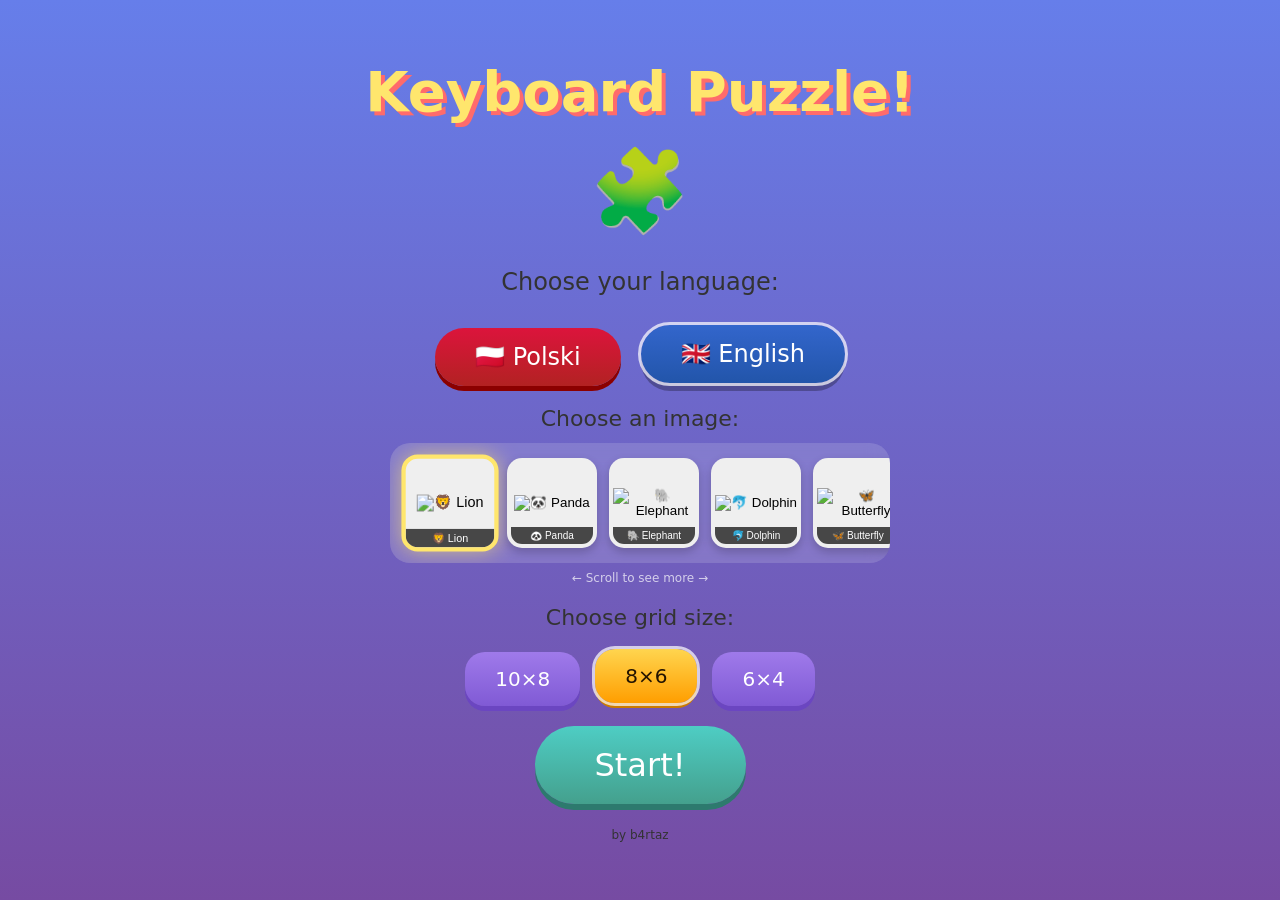
==== keyboard-puzzle/index.html @ 421a9514 "keyboard puzzle." ====
<!DOCTYPE html>
<html lang="en">
<head>
    <meta charset="UTF-8">
    <meta name="viewport" content="width=device-width, initial-scale=1.0, maximum-scale=1.0, user-scalable=no">
    <title>🧩 Keyboard Puzzle - Learn to Type!</title>
    <link rel="stylesheet" href="./css.css" />
</head>
<body>
    <div class="start-screen" id="startScreen">
        <h1>Keyboard Puzzle!</h1>
        <div class="puzzle-icon">🧩</div>
        <p id="startLangLabel" style="font-size: 24px; color: #333; margin-bottom: 12px;">Choose your language:</p>
        <div class="language-buttons">
            <button class="lang-btn polish" id="langPolish" onclick="selectLanguage('polish')">🇵🇱 Polski</button>
            <button class="lang-btn english" id="langEnglish" onclick="selectLanguage('english')">🇬🇧 English</button>
        </div>
        <p id="startImageLabel" style="font-size: 22px; color: #333; margin: 20px 0 12px;">Choose an image:</p>
        <div class="image-buttons" id="imageButtons">
            <!-- Images will be populated by JS -->
        </div>
        <p style="font-size: 12px; color: rgba(255,255,255,0.7); margin-top: 8px;">← Scroll to see more →</p>
        <p id="startSizeLabel" style="font-size: 22px; color: #333; margin: 20px 0 12px;">Choose grid size:</p>
        <div class="size-buttons" id="sizeButtons">
            <!-- Size buttons will be populated by JS -->
        </div>
        <button class="start-btn" id="startBtn" onclick="startGame()">Start!</button>
        <p style="font-size: 12px; color: #333; margin-top: 24px;">by b4rtaz</p>
    </div>

    <div class="game-container" id="gameContainer">
        <div class="puzzle-board" id="puzzleBoard">
            <img class="background-image" id="backgroundImage" src="" alt="Hidden image">
            <div class="puzzles-grid" id="puzzlesGrid"></div>
        </div>
    </div>

    <button class="sound-toggle" id="soundToggle" onclick="toggleSound()">🔊 Sound ON</button>
    <button class="home-button" id="homeButton" onclick="goHome()">🏠 Menu</button>
    <div class="progress-indicator"><span id="progressLabel">Progress</span>: <span id="progress">0</span>/<span id="progressTotal">80</span></div>

    <div class="current-key-display" id="currentKeyDisplay">
        <span id="currentKeyLabel">Press:</span>
        <span class="current-key" id="currentKey">A</span>
    </div>

    <div class="celebration" id="celebration">⭐ GREAT! ⭐</div>
    <div class="confetti-screen" id="confettiScreen"></div>

    <div class="instructions" id="instructionsText">Press the highlighted key to uncover a puzzle piece!</div>

    <div class="finish-screen" id="finishScreen">
        <div class="finish-card">
            <div class="finish-title" id="finishTitle">🎉 GREAT JOB! 🎉</div>
            <div class="finish-image-preview" id="finishImagePreview"></div>
            <button class="finish-button" onclick="restartGame()">Play Again</button>
        </div>
    </div>

    <script src="./script.js"></script>
</body>
</html>
---- keyboard-puzzle/css.css ----
* {
    margin: 0;
    padding: 0;
    box-sizing: border-box;
}

body {
    font-family: 'Avenir Next Rounded', 'Avenir Next', 'Nunito', 'Helvetica Rounded', 'Trebuchet MS', 'Arial Rounded MT Bold', 'Comic Sans MS', system-ui, -apple-system, sans-serif;
    background: linear-gradient(180deg, #667eea 0%, #764ba2 100%);
    min-height: 100vh;
    overflow: hidden;
    display: flex;
    flex-direction: column;
    align-items: center;
    justify-content: center;
}

.game-container {
    display: flex;
    align-items: center;
    justify-content: center;
    padding: 20px;
    width: 100%;
    height: 100vh;
}

.puzzle-board {
    position: relative;
    width: 800px;
    height: 640px;
    border-radius: 20px;
    overflow: hidden;
    box-shadow: 0 20px 60px rgba(0, 0, 0, 0.3);
}

.background-image {
    position: absolute;
    top: 0;
    left: 0;
    width: 100%;
    height: 100%;
    object-fit: cover;
    z-index: 1;
}

.puzzles-grid {
    position: absolute;
    top: 0;
    left: 0;
    width: 100%;
    height: 100%;
    display: grid;
    grid-template-columns: repeat(8, 1fr);
    grid-template-rows: repeat(6, 1fr);
    z-index: 2;
}

.puzzle-piece {
    display: flex;
    align-items: center;
    justify-content: center;
    font-size: 24px;
    font-weight: bold;
    color: rgba(255, 255, 255, 0.9);
    text-shadow: 2px 2px 4px rgba(0, 0, 0, 0.5);
    background: linear-gradient(135deg, #4a5568 0%, #2d3748 100%);
    border: 1px solid rgba(255, 255, 255, 0.1);
    cursor: default;
    transition: all 0.3s ease;
    position: relative;
    overflow: hidden;
}

.puzzle-piece::before {
    content: '';
    position: absolute;
    top: 0;
    left: 0;
    right: 0;
    bottom: 0;
    background: linear-gradient(135deg, rgba(255,255,255,0.1) 0%, transparent 50%);
    pointer-events: none;
}

.puzzle-piece.current {
    background: linear-gradient(135deg, #f6ad55 0%, #ed8936 100%);
    animation: pulse 1s infinite;
    z-index: 10;
    box-shadow: 0 0 20px rgba(246, 173, 85, 0.6);
    border: 2px solid #fff;
}

.puzzle-piece.uncovered {
    opacity: 0;
    pointer-events: none;
    transform: scale(0.8) rotateY(90deg);
}

.puzzle-piece.wrong {
    animation: shake 0.4s ease;
    background: linear-gradient(135deg, #fc8181 0%, #e53e3e 100%);
}

@keyframes pulse {
    0%, 100% { transform: scale(1); }
    50% { transform: scale(1.05); }
}

@keyframes shake {
    0%, 100% { transform: translateX(0); }
    25% { transform: translateX(-5px); }
    75% { transform: translateX(5px); }
}

@keyframes uncoverPiece {
    0% { 
        opacity: 1; 
        transform: scale(1) rotateY(0deg);
    }
    50% {
        opacity: 0.5;
        transform: scale(1.1) rotateY(45deg);
    }
    100% { 
        opacity: 0; 
        transform: scale(0.8) rotateY(90deg);
    }
}

.puzzle-piece.uncover-animation {
    animation: uncoverPiece 0.4s ease forwards;
}

/* Progress Indicator */
.progress-indicator {
    position: fixed;
    top: 20px;
    left: 20px;
    background: #4ECDC4;
    color: white;
    padding: 15px 25px;
    border-radius: 20px;
    font-size: 20px;
    box-shadow: 0 4px 0 #3BA99C;
}

/* Current Key Display */
.current-key-display {
    position: fixed;
    bottom: 100px;
    left: 50%;
    transform: translateX(-50%);
    background: rgba(255, 255, 255, 0.95);
    padding: 15px 30px;
    border-radius: 25px;
    font-size: 24px;
    color: #333;
    box-shadow: 0 8px 25px rgba(0, 0, 0, 0.2);
    display: flex;
    align-items: center;
    gap: 15px;
}

.current-key {
    background: linear-gradient(135deg, #f6ad55 0%, #ed8936 100%);
    color: white;
    padding: 10px 20px;
    border-radius: 15px;
    font-size: 32px;
    font-weight: bold;
    text-shadow: 2px 2px 4px rgba(0, 0, 0, 0.3);
    box-shadow: 0 4px 0 #c05621;
    min-width: 60px;
    text-align: center;
}

/* Home Button */
.home-button {
    position: fixed;
    top: 20px;
    right: 20px;
    background: linear-gradient(180deg, #FF6B6B 0%, #EE5A5A 100%);
    color: #fff;
    padding: 14px 22px;
    border-radius: 18px;
    font-size: 18px;
    border: none;
    cursor: pointer;
    box-shadow: 0 5px 0 #CC4444;
    transition: transform 0.1s, box-shadow 0.1s;
}

.home-button:hover {
    transform: translateY(-2px);
    box-shadow: 0 7px 0 #CC4444;
}

.home-button:active {
    transform: translateY(2px);
    box-shadow: 0 3px 0 #CC4444;
}

/* Sound Toggle */
.sound-toggle {
    position: fixed;
    top: 20px;
    left: 50%;
    transform: translateX(-50%);
    background: #FFE66D;
    border: none;
    padding: 10px 20px;
    border-radius: 20px;
    font-size: 18px;
    cursor: pointer;
    box-shadow: 0 4px 0 #F4A261;
}

/* Instructions */
.instructions {
    position: fixed;
    bottom: 30px;
    background: rgba(255, 255, 255, 0.9);
    padding: 15px 30px;
    border-radius: 20px;
    font-size: 18px;
    color: #333;
    box-shadow: 0 4px 15px rgba(0, 0, 0, 0.1);
}

/* Celebration */
.celebration {
    position: fixed;
    top: 50%;
    left: 50%;
    transform: translate(-50%, -50%);
    font-size: 72px;
    color: #FFE66D;
    text-shadow: 3px 3px 0 #FF6B6B;
    z-index: 1000;
    opacity: 0;
    pointer-events: none;
    text-align: center;
}

.celebration.show {
    animation: celebrate 1s ease forwards;
}

@keyframes celebrate {
    0% { opacity: 0; transform: translate(-50%, -50%) scale(0.5); }
    50% { opacity: 1; transform: translate(-50%, -50%) scale(1.2); }
    100% { opacity: 0; transform: translate(-50%, -50%) scale(1.5); }
}

/* Start Screen */
.start-screen {
    position: fixed;
    top: 0;
    left: 0;
    width: 100%;
    height: 100%;
    background: linear-gradient(180deg, #667eea 0%, #764ba2 100%);
    display: flex;
    flex-direction: column;
    align-items: center;
    justify-content: center;
    z-index: 2000;
    overflow-y: auto;
    padding: 20px;
}

.start-screen h1 {
    font-size: 56px;
    color: #FFE66D;
    text-shadow: 4px 4px 0 #FF6B6B;
    margin-bottom: 20px;
}

.puzzle-icon {
    font-size: 80px;
    margin-bottom: 30px;
    animation: bounce 2s infinite;
}

@keyframes bounce {
    0%, 100% { transform: translateY(0); }
    50% { transform: translateY(-15px); }
}

.start-btn {
    background: linear-gradient(180deg, #4ECDC4 0%, #44A08D 100%);
    color: white;
    border: none;
    padding: 20px 60px;
    font-size: 32px;
    font-family: inherit;
    border-radius: 50px;
    cursor: pointer;
    box-shadow: 0 6px 0 #2D7A6E;
    transition: transform 0.1s, box-shadow 0.1s;
    margin-top: 20px;
}

.start-btn:hover {
    transform: translateY(-2px);
    box-shadow: 0 8px 0 #2D7A6E;
}

.start-btn:active {
    transform: translateY(2px);
    box-shadow: 0 4px 0 #2D7A6E;
}

.language-buttons {
    display: flex;
    gap: 20px;
    margin-top: 20px;
}

.lang-btn {
    background: linear-gradient(180deg, #FF6B6B 0%, #EE5A5A 100%);
    color: white;
    border: none;
    padding: 15px 40px;
    font-size: 24px;
    font-family: inherit;
    border-radius: 30px;
    cursor: pointer;
    box-shadow: 0 5px 0 #CC4444;
    transition: transform 0.1s, box-shadow 0.1s;
}

.lang-btn:hover {
    transform: translateY(-2px);
    box-shadow: 0 7px 0 #CC4444;
}

.lang-btn:active {
    transform: translateY(2px);
    box-shadow: 0 3px 0 #CC4444;
}

.lang-btn.polish {
    background: linear-gradient(180deg, #DC143C 0%, #B22222 100%);
    box-shadow: 0 5px 0 #8B0000;
}

.lang-btn.polish:hover {
    box-shadow: 0 7px 0 #8B0000;
}

.lang-btn.polish:active {
    box-shadow: 0 3px 0 #8B0000;
}

.lang-btn.english {
    background: linear-gradient(180deg, #3366CC 0%, #2255AA 100%);
    box-shadow: 0 5px 0 #1A4488;
}

.lang-btn.english:hover {
    box-shadow: 0 7px 0 #1A4488;
}

.lang-btn.english:active {
    box-shadow: 0 3px 0 #1A4488;
}

.lang-btn.active {
    transform: translateY(-3px);
    box-shadow: 0 8px 0 rgba(0, 0, 0, 0.28);
    outline: 3px solid rgba(255, 255, 255, 0.7);
}

/* Image Selection */
.image-selector-container {
    width: 100%;
    max-width: 500px;
    margin-top: 10px;
}

.image-buttons {
    display: flex;
    gap: 12px;
    padding: 15px;
    overflow-x: auto;
    scroll-snap-type: x mandatory;
    scrollbar-width: thin;
    scrollbar-color: rgba(255,255,255,0.5) rgba(0,0,0,0.1);
    background: rgba(255, 255, 255, 0.15);
    border-radius: 20px;
    backdrop-filter: blur(10px);
    max-width: 500px;
}

.image-buttons::-webkit-scrollbar {
    height: 8px;
}

.image-buttons::-webkit-scrollbar-track {
    background: rgba(0, 0, 0, 0.1);
    border-radius: 4px;
}

.image-buttons::-webkit-scrollbar-thumb {
    background: rgba(255, 255, 255, 0.5);
    border-radius: 4px;
}

.image-buttons::-webkit-scrollbar-thumb:hover {
    background: rgba(255, 255, 255, 0.7);
}

.image-btn {
    flex: 0 0 auto;
    width: 90px;
    height: 90px;
    border: 4px solid transparent;
    border-radius: 15px;
    cursor: pointer;
    overflow: hidden;
    transition: transform 0.2s, border-color 0.2s, box-shadow 0.2s;
    box-shadow: 0 4px 10px rgba(0, 0, 0, 0.2);
    scroll-snap-align: center;
    position: relative;
}

.image-btn img {
    width: 100%;
    height: 100%;
    object-fit: cover;
}

.image-btn .image-name {
    position: absolute;
    bottom: 0;
    left: 0;
    right: 0;
    background: rgba(0, 0, 0, 0.7);
    color: white;
    font-size: 10px;
    padding: 3px 2px;
    text-align: center;
    white-space: nowrap;
    overflow: hidden;
    text-overflow: ellipsis;
}

.image-btn:hover {
    transform: scale(1.08);
    box-shadow: 0 6px 15px rgba(0, 0, 0, 0.3);
}

.image-btn.active {
    border-color: #FFE66D;
    transform: scale(1.08);
    box-shadow: 0 0 20px rgba(255, 230, 109, 0.6);
}

/* Size Selection Buttons */
.size-buttons {
    display: flex;
    gap: 15px;
    margin-top: 10px;
    justify-content: center;
}

.size-btn {
    background: linear-gradient(180deg, #9f7aea 0%, #805ad5 100%);
    color: white;
    border: none;
    padding: 15px 30px;
    font-size: 20px;
    font-family: inherit;
    border-radius: 20px;
    cursor: pointer;
    box-shadow: 0 5px 0 #6b46c1;
    transition: transform 0.1s, box-shadow 0.1s;
}

.size-btn:hover {
    transform: translateY(-2px);
    box-shadow: 0 7px 0 #6b46c1;
}

.size-btn:active {
    transform: translateY(2px);
    box-shadow: 0 3px 0 #6b46c1;
}

.size-btn.active {
    background: linear-gradient(180deg, #ffd54f 0%, #ff9e00 100%);
    color: #241400;
    box-shadow: 0 5px 0 #cc7a00;
    outline: 3px solid rgba(255, 255, 255, 0.7);
    transform: translateY(-3px);
}

/* Finish Screen */
.finish-screen {
    position: fixed;
    inset: 0;
    background: rgba(0, 0, 0, 0.6);
    display: none;
    align-items: center;
    justify-content: center;
    z-index: 3000;
    padding: 20px;
}

.finish-card {
    background: linear-gradient(180deg, #ffe27a 0%, #ffc94a 100%);
    border-radius: 24px;
    padding: 30px 28px;
    text-align: center;
    box-shadow: 0 10px 30px rgba(0, 0, 0, 0.2);
    max-width: 400px;
    width: 100%;
    animation: popIn 0.4s ease;
}

.finish-title {
    font-size: 28px;
    color: #5a3b00;
    margin-bottom: 20px;
}

.finish-image-preview {
    width: 100%;
    max-width: 300px;
    height: 200px;
    margin: 0 auto 20px;
    border-radius: 15px;
    overflow: hidden;
    box-shadow: 0 5px 20px rgba(0, 0, 0, 0.2);
}

.finish-image-preview img {
    width: 100%;
    height: 100%;
    object-fit: cover;
}

.finish-button {
    background: linear-gradient(180deg, #4ECDC4 0%, #44A08D 100%);
    color: white;
    border: none;
    padding: 15px 30px;
    border-radius: 20px;
    font-size: 20px;
    font-family: inherit;
    cursor: pointer;
    box-shadow: 0 6px 0 #2D7A6E;
    transition: transform 0.1s, box-shadow 0.1s;
}

.finish-button:active {
    transform: translateY(2px);
    box-shadow: 0 3px 0 #2D7A6E;
}

@keyframes popIn {
    0% { transform: scale(0.8); opacity: 0; }
    100% { transform: scale(1); opacity: 1; }
}

/* Confetti */
.confetti-screen {
    position: fixed;
    inset: 0;
    pointer-events: none;
    overflow: hidden;
    z-index: 2500;
}

.confetti-piece {
    position: absolute;
    top: -12px;
    width: 8px;
    height: 14px;
    border-radius: 2px;
    opacity: 0;
    transform: translateY(0) rotate(0deg);
    animation: confettiFall var(--d, 0.95s) ease-out forwards;
    animation-delay: var(--delay, 0s);
    background: var(--c, #ff6b6b);
}

@keyframes confettiFall {
    0% { opacity: 0; transform: translate3d(0, -10px, 0) rotate(var(--r, 0deg)); }
    10% { opacity: 1; }
    100% { opacity: 1; transform: translate3d(var(--drift, 0px), 120vh, 0) rotate(calc(var(--r, 0deg) + 240deg)); }
}

/* Responsive Styles */
@media (max-width: 900px) {
    .puzzle-board {
        width: 100%;
        max-width: 600px;
        height: auto;
        aspect-ratio: 10 / 8;
    }

    .puzzle-piece {
        font-size: 20px;
    }

    .current-key-display {
        bottom: 80px;
        font-size: 18px;
        padding: 12px 20px;
    }

    .current-key {
        font-size: 24px;
        padding: 8px 15px;
    }
}

@media (max-width: 600px) {
    .puzzle-board {
        max-width: 95vw;
    }

    .puzzle-piece {
        font-size: 14px;
    }

    .start-screen h1 {
        font-size: 36px;
    }

    .puzzle-icon {
        font-size: 50px;
    }

    .language-buttons {
        flex-direction: column;
        gap: 15px;
    }

    .lang-btn {
        font-size: 18px;
        padding: 12px 30px;
    }

    .image-btn {
        width: 70px;
        height: 55px;
    }

    .progress-indicator {
        font-size: 14px;
        padding: 10px 15px;
        top: 10px;
        left: 10px;
    }

    .home-button {
        font-size: 14px;
        padding: 10px 15px;
        top: 10px;
        right: 10px;
    }

    .sound-toggle {
        font-size: 14px;
        padding: 8px 15px;
    }

    .instructions {
        font-size: 14px;
        padding: 10px 20px;
        bottom: 15px;
    }

    .current-key-display {
        bottom: 60px;
        font-size: 16px;
    }

    .celebration {
        font-size: 48px;
    }
}
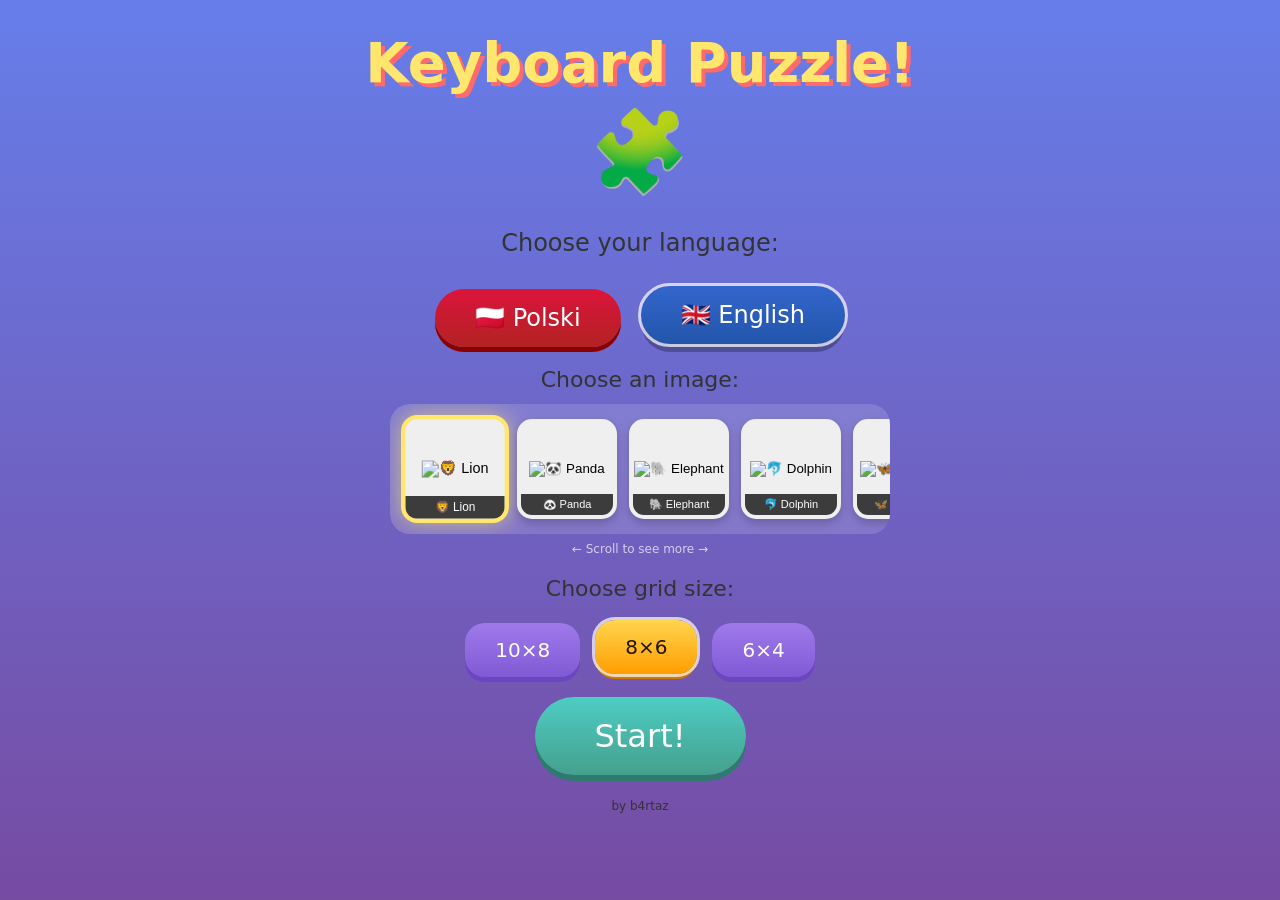
==== commit 3a58fd0e: "feat: mobile keyboard." ====
--- a/keyboard-puzzle/index.html
+++ b/keyboard-puzzle/index.html
@@ -36,6 +36,7 @@
     </div>
 
     <button class="sound-toggle" id="soundToggle" onclick="toggleSound()">🔊 Sound ON</button>
+    <button class="keyboard-toggle" id="keyboardToggle" onclick="toggleKeyboard()">⌨️ Show Keyboard</button>
     <button class="home-button" id="homeButton" onclick="goHome()">🏠 Menu</button>
     <div class="progress-indicator"><span id="progressLabel">Progress</span>: <span id="progress">0</span>/<span id="progressTotal">80</span></div>
 
@@ -48,6 +49,8 @@
     <div class="confetti-screen" id="confettiScreen"></div>
 
     <div class="instructions" id="instructionsText">Press the highlighted key to uncover a puzzle piece!</div>
+    
+    <div class="on-screen-keyboard" id="onScreenKeyboard"></div>
 
     <div class="finish-screen" id="finishScreen">
         <div class="finish-card">
--- a/keyboard-puzzle/css.css
+++ b/keyboard-puzzle/css.css
@@ -263,17 +263,18 @@
     display: flex;
     flex-direction: column;
     align-items: center;
-    justify-content: center;
+    justify-content: flex-start;
     z-index: 2000;
     overflow-y: auto;
     padding: 20px;
+    padding-top: 30px;
 }
 
 .start-screen h1 {
     font-size: 56px;
     color: #FFE66D;
     text-shadow: 4px 4px 0 #FF6B6B;
-    margin-bottom: 20px;
+    margin-bottom: 10px;
 }
 
 .puzzle-icon {
@@ -413,8 +414,8 @@
 
 .image-btn {
     flex: 0 0 auto;
-    width: 90px;
-    height: 90px;
+    width: 100px;
+    height: 100px;
     border: 4px solid transparent;
     border-radius: 15px;
     cursor: pointer;
@@ -436,10 +437,10 @@
     bottom: 0;
     left: 0;
     right: 0;
-    background: rgba(0, 0, 0, 0.7);
+    background: rgba(0, 0, 0, 0.75);
     color: white;
-    font-size: 10px;
-    padding: 3px 2px;
+    font-size: 11px;
+    padding: 4px 3px;
     text-align: center;
     white-space: nowrap;
     overflow: hidden;
@@ -618,6 +619,12 @@
 }
 
 @media (max-width: 600px) {
+    .start-screen {
+        padding: 10px;
+        padding-top: 15px;
+        justify-content: flex-start;
+    }
+    
     .puzzle-board {
         max-width: 95vw;
     }
@@ -627,26 +634,66 @@
     }
 
     .start-screen h1 {
-        font-size: 36px;
+        font-size: 24px;
+        margin-bottom: 5px;
     }
 
     .puzzle-icon {
-        font-size: 50px;
+        font-size: 35px;
+        margin-bottom: 8px;
+    }
+    
+    .start-screen p {
+        font-size: 12px !important;
+        margin: 5px 0 !important;
     }
 
     .language-buttons {
-        flex-direction: column;
-        gap: 15px;
+        flex-direction: row;
+        gap: 8px;
+        margin-top: 8px;
     }
 
     .lang-btn {
+        font-size: 12px;
+        padding: 8px 16px;
+    }
+
+    .image-selector-container {
+        margin-top: 5px;
+    }
+
+    .image-buttons {
+        padding: 8px;
+        max-width: 95vw;
+        max-height: 85px;
+        gap: 8px;
+    }
+    
+    .image-btn {
+        width: 65px;
+        height: 65px;
+    }
+    
+    .image-btn .image-name {
+        font-size: 8px;
+        padding: 2px;
+    }
+    
+    .size-buttons {
+        gap: 6px;
+        margin-top: 8px;
+    }
+    
+    .size-btn {
+        font-size: 12px;
+        padding: 8px 14px;
+    }
+    
+    .start-btn {
         font-size: 18px;
         padding: 12px 30px;
-    }
-
-    .image-btn {
-        width: 70px;
-        height: 55px;
+        margin-top: 10px;
     }
 
     .progress-indicator {
@@ -664,8 +711,8 @@
     }
 
     .sound-toggle {
-        font-size: 14px;
-        padding: 8px 15px;
+        font-size: 12px;
+        padding: 6px 12px;
     }
 
     .instructions {
@@ -683,3 +730,127 @@
         font-size: 48px;
     }
 }
+
+/* On-screen Keyboard */
+.on-screen-keyboard {
+    position: fixed;
+    bottom: 10px;
+    left: 50%;
+    transform: translateX(-50%);
+    display: flex;
+    flex-direction: column;
+    gap: 6px;
+    padding: 10px;
+    background: rgba(255, 255, 255, 0.95);
+    border-radius: 16px;
+    box-shadow: 0 10px 30px rgba(0, 0, 0, 0.2);
+    max-width: 640px;
+    width: calc(100% - 20px);
+    z-index: 100;
+    backdrop-filter: blur(10px);
+}
+
+.key-row {
+    display: flex;
+    justify-content: center;
+    gap: 4px;
+}
+
+.key-btn {
+    flex: 1 1 0;
+    max-width: 48px;
+    height: 44px;
+    border: none;
+    border-radius: 10px;
+    background: linear-gradient(180deg, #f6ad55 0%, #ed8936 100%);
+    color: white;
+    font-size: 16px;
+    font-weight: 700;
+    text-shadow: 1px 1px 2px rgba(0, 0, 0, 0.3);
+    box-shadow: 0 3px 0 #c05621, 0 4px 10px rgba(0, 0, 0, 0.15);
+    cursor: pointer;
+    transition: transform 0.05s ease, box-shadow 0.1s ease;
+}
+
+.key-btn:active {
+    transform: translateY(2px);
+    box-shadow: 0 1px 0 #c05621, 0 2px 5px rgba(0, 0, 0, 0.15);
+}
+
+/* Keyboard Toggle Button */
+.keyboard-toggle {
+    position: fixed;
+    top: 70px;
+    left: 50%;
+    transform: translateX(-50%);
+    background: #FFE66D;
+    border: none;
+    padding: 8px 16px;
+    border-radius: 16px;
+    font-size: 14px;
+    cursor: pointer;
+    box-shadow: 0 4px 0 #F4A261;
+    z-index: 50;
+}
+
+/* Mobile keyboard adjustments */
+@media (max-width: 600px) {
+    .on-screen-keyboard {
+        padding: 8px;
+        gap: 4px;
+        bottom: 5px;
+    }
+    
+    .key-row {
+        gap: 3px;
+    }
+    
+    .key-btn {
+        max-width: 32px;
+        height: 38px;
+        font-size: 13px;
+        border-radius: 8px;
+    }
+    
+    .keyboard-toggle {
+        top: 56px;
+        font-size: 12px;
+        padding: 6px 12px;
+    }
+    
+    /* Adjust game layout when keyboard is visible */
+    .game-container {
+        height: auto;
+        padding-bottom: 200px;
+    }
+    
+    .puzzle-board {
+        max-height: 45vh;
+    }
+    
+    .current-key-display {
+        bottom: 180px;
+        font-size: 14px;
+        padding: 8px 15px;
+    }
+    
+    .instructions {
+        display: none;
+    }
+    
+    /* Bigger image buttons on mobile for better visibility */
+    .image-buttons {
+        padding: 8px;
+        max-height: 80px;
+    }
+    
+    .image-btn {
+        width: 60px;
+        height: 60px;
+    }
+    
+    .image-btn .image-name {
+        font-size: 8px;
+        padding: 2px;
+    }
+}
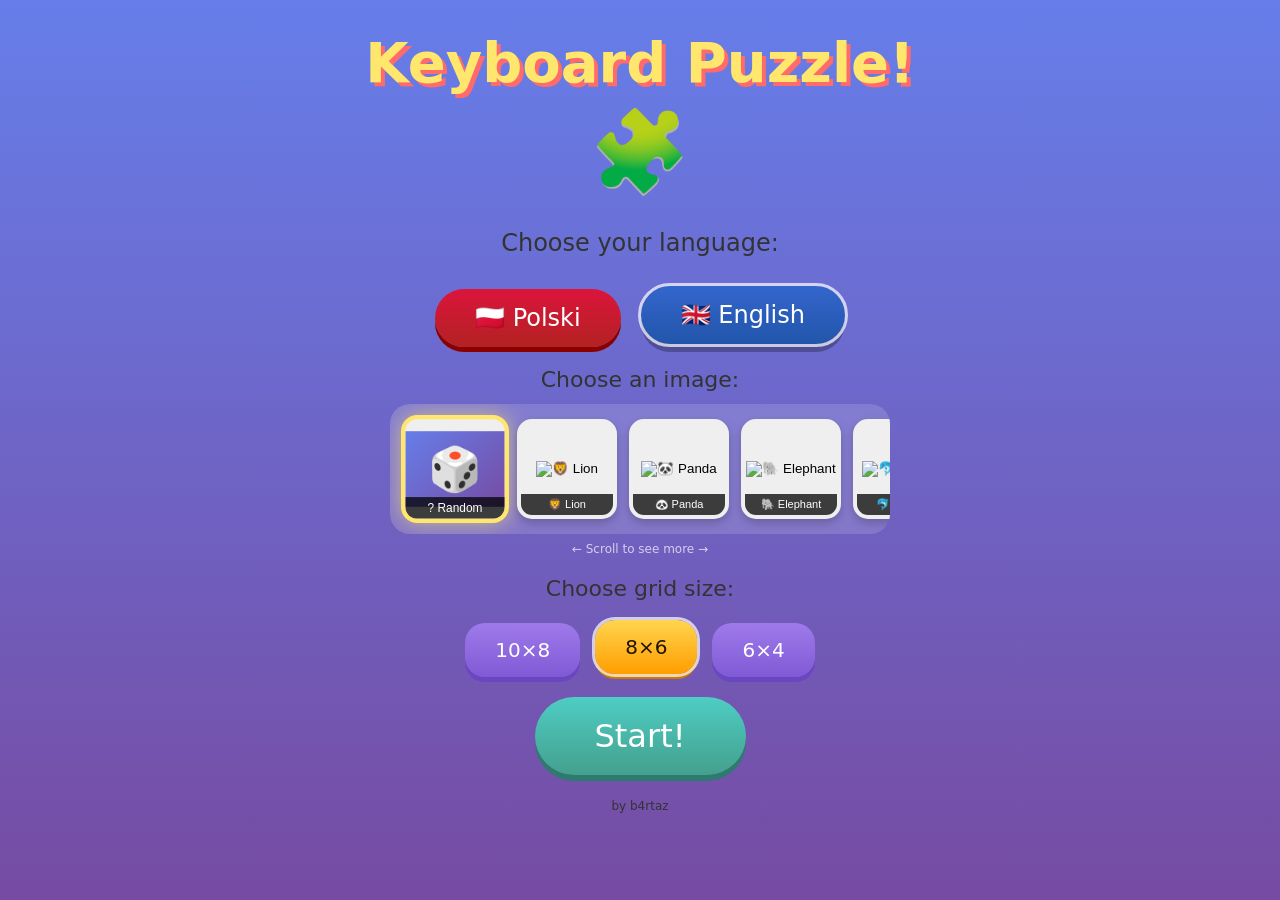
==== commit b0f6d303: "feat: translation." ====
--- a/keyboard-puzzle/index.html
+++ b/keyboard-puzzle/index.html
@@ -19,7 +19,7 @@
         <div class="image-buttons" id="imageButtons">
             <!-- Images will be populated by JS -->
         </div>
-        <p style="font-size: 12px; color: rgba(255,255,255,0.7); margin-top: 8px;">← Scroll to see more →</p>
+        <p id="scrollHint" style="font-size: 12px; color: rgba(255,255,255,0.7); margin-top: 8px;">← Scroll to see more →</p>
         <p id="startSizeLabel" style="font-size: 22px; color: #333; margin: 20px 0 12px;">Choose grid size:</p>
         <div class="size-buttons" id="sizeButtons">
             <!-- Size buttons will be populated by JS -->
--- a/keyboard-puzzle/css.css
+++ b/keyboard-puzzle/css.css
@@ -430,6 +430,15 @@
     width: 100%;
     height: 100%;
     object-fit: cover;
+}
+
+.image-btn .random-icon {
+    font-size: 40px;
+    display: flex;
+    align-items: center;
+    justify-content: center;
+    height: calc(100% - 22px);
+    background: linear-gradient(135deg, #667eea 0%, #764ba2 100%);
 }
 
 .image-btn .image-name {
@@ -830,8 +839,15 @@
     
     .current-key-display {
         bottom: 180px;
-        font-size: 14px;
-        padding: 8px 15px;
+        font-size: 12px;
+        padding: 6px 12px;
+        gap: 8px;
+    }
+    
+    .current-key {
+        font-size: 18px;
+        padding: 6px 12px;
+        min-width: 40px;
     }
     
     .instructions {
